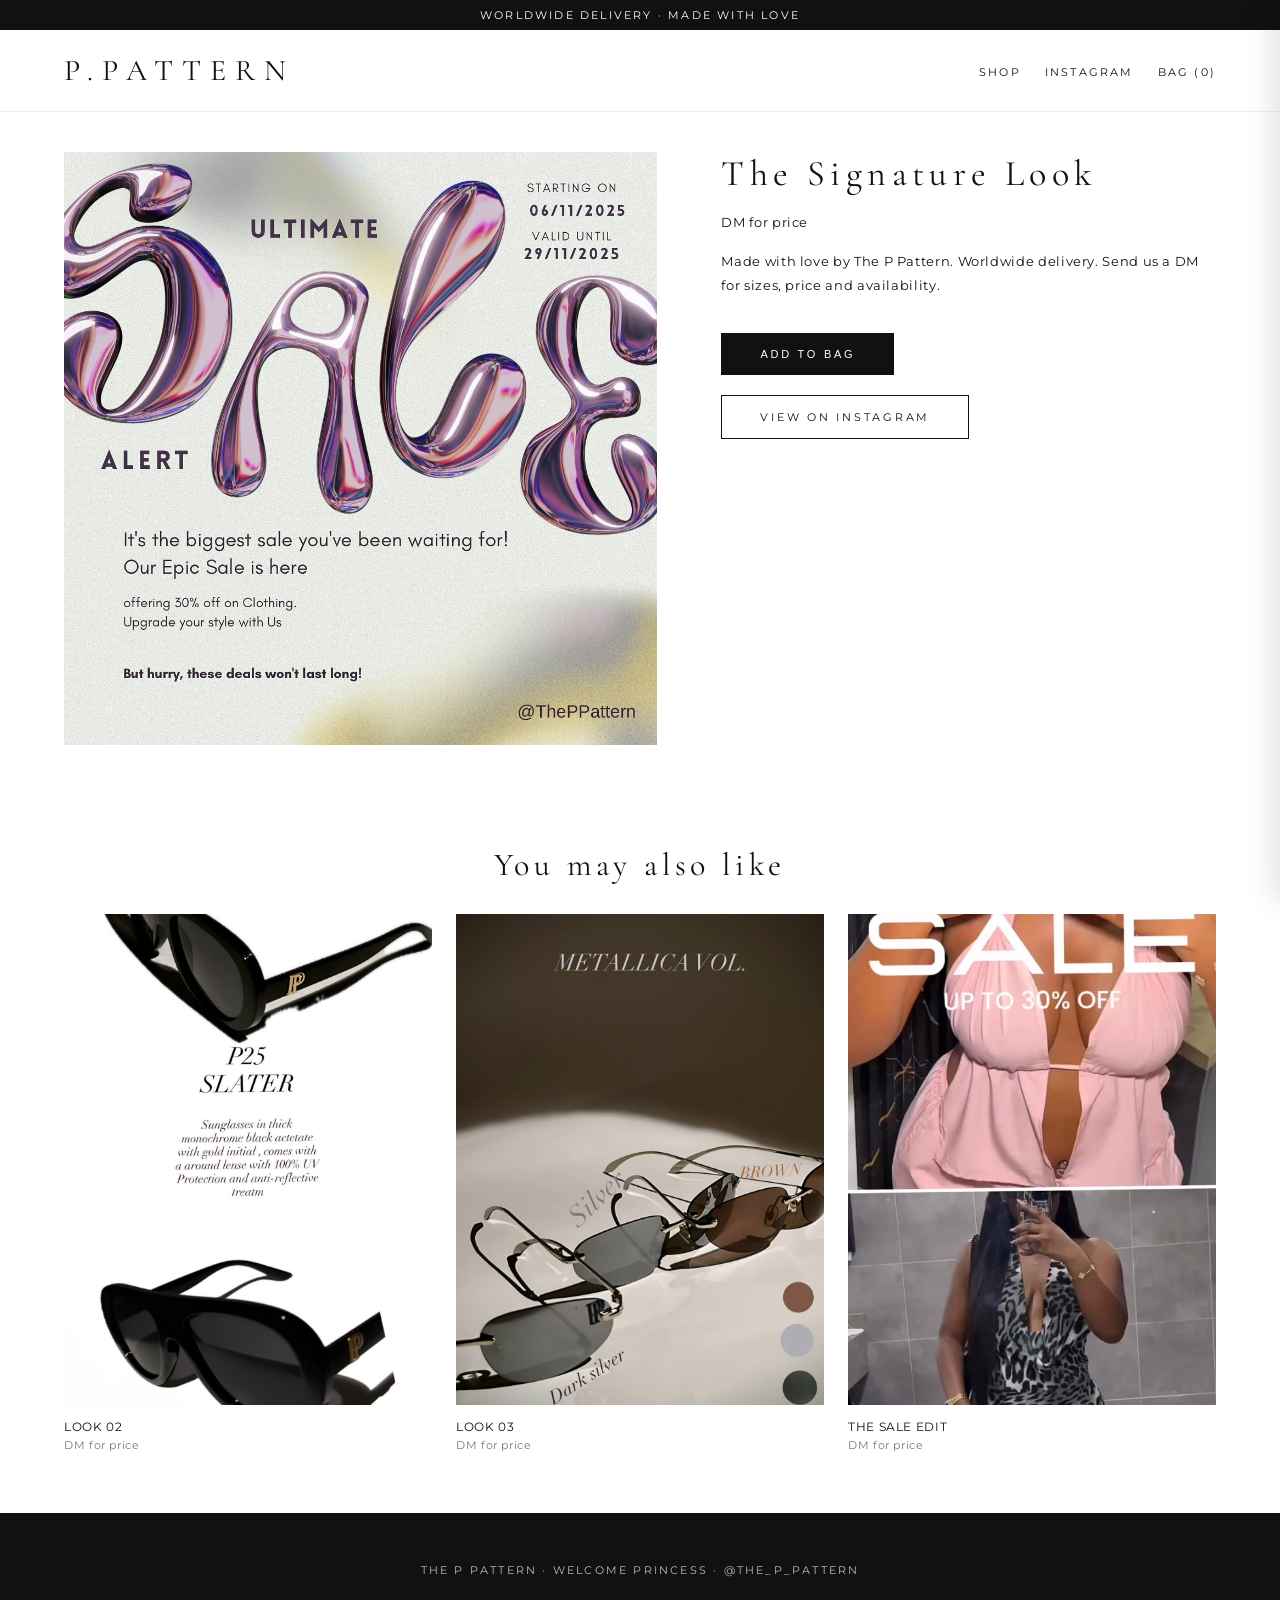
==== product.html @ 8e35169d "p.pattern site" ====
<!doctype html><html><head><meta charset=utf-8><meta name=viewport content="width=device-width,initial-scale=1"><title>P.PATTERN</title><link href="https://fonts.googleapis.com/css2?family=Cormorant+Garamond&family=Montserrat:wght@400;500&display=swap" rel=stylesheet><link rel=stylesheet href=style.css></head><body>
<div class=pdp id=d></div><h2>You may also like</h2><div class=grid id=g></div>
<script src=products.js></script><script src=app.js></script><script>head();const p=PRODUCTS.find(x=>x.id==new URLSearchParams(location.search).get('id'))||PRODUCTS[0];document.title=p.name+' | P.PATTERN';
d.innerHTML=`<img src="${p.img}"><div><h1>${p.name}</h1><p>DM for price</p><p>Made with love by The P Pattern. Worldwide delivery. Send us a DM for sizes, price and availability.</p><button class="btn dark" onclick="add('${p.id}')">Add to bag</button><br><a class=btn href="${p.ig}">View on Instagram</a></div>`;g.innerHTML=PRODUCTS.filter(x=>x!=p).slice(0,3).map(card).join('')</script></body></html>
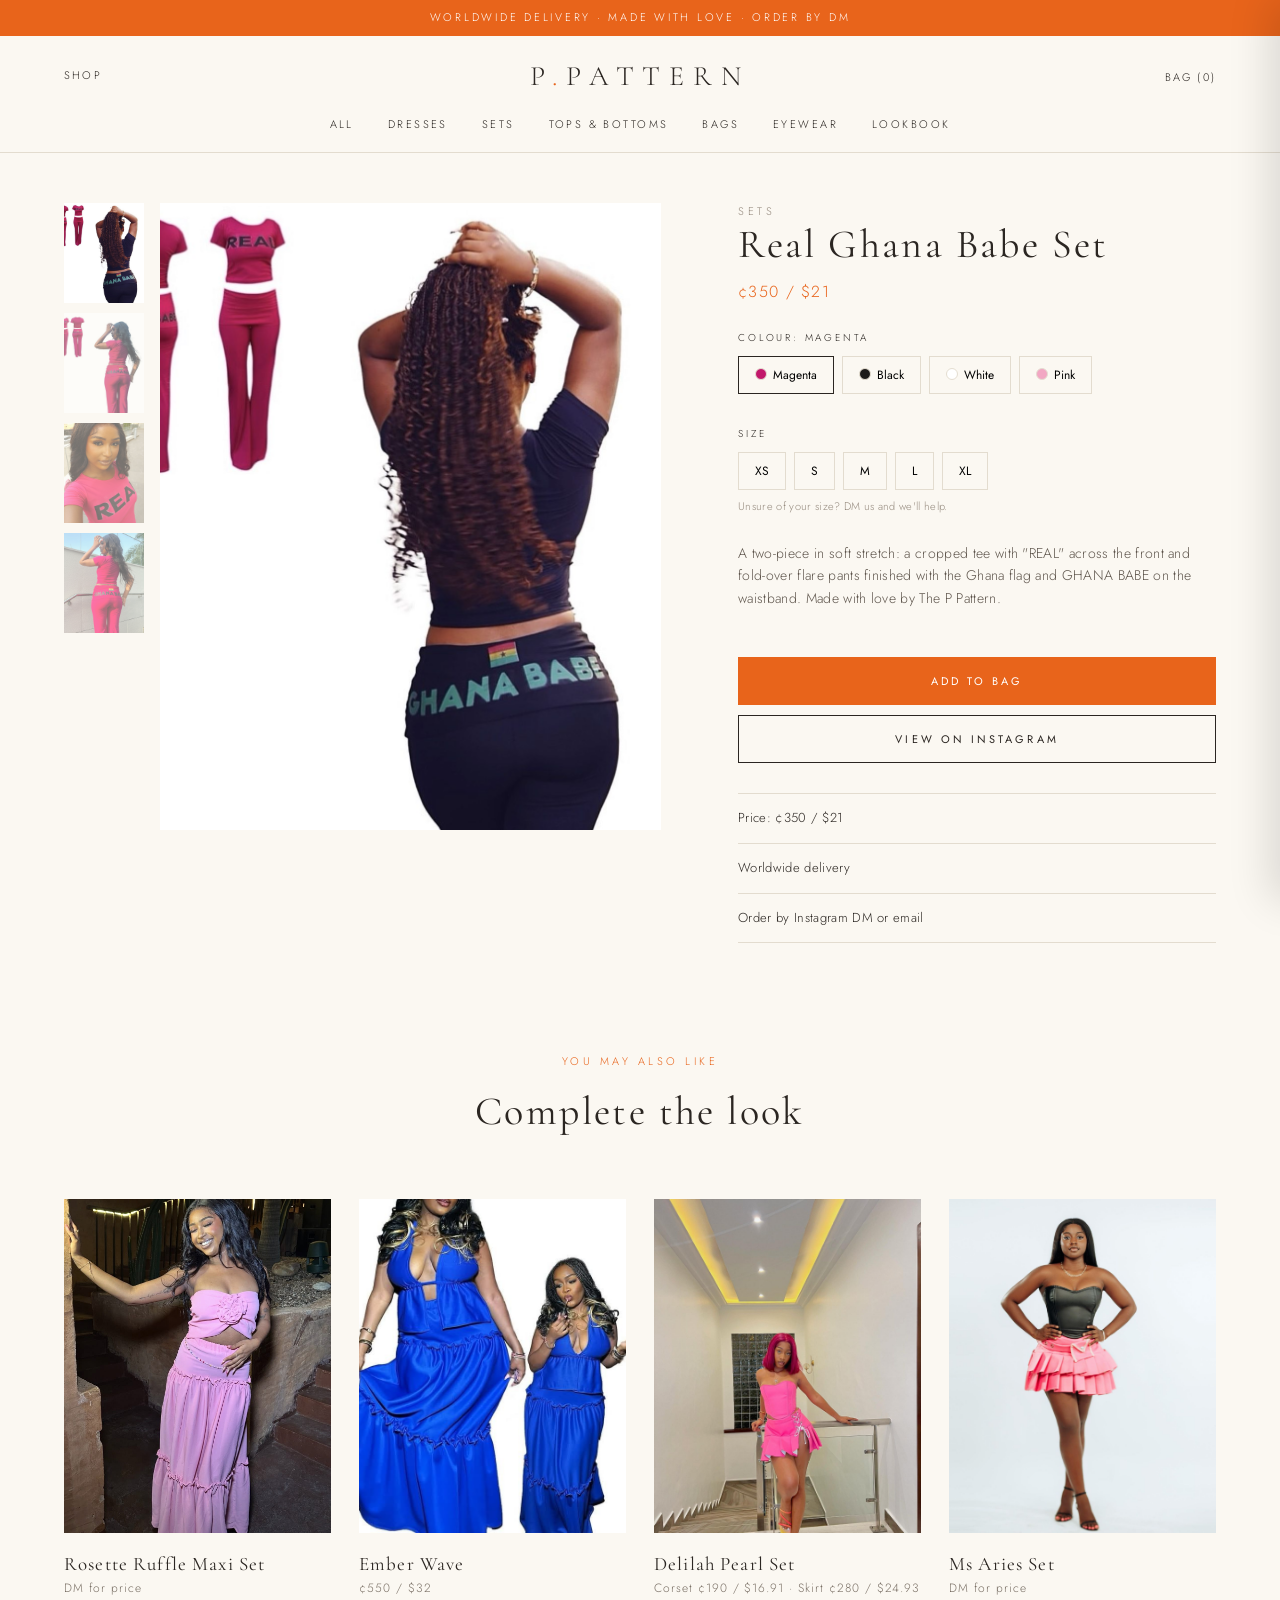
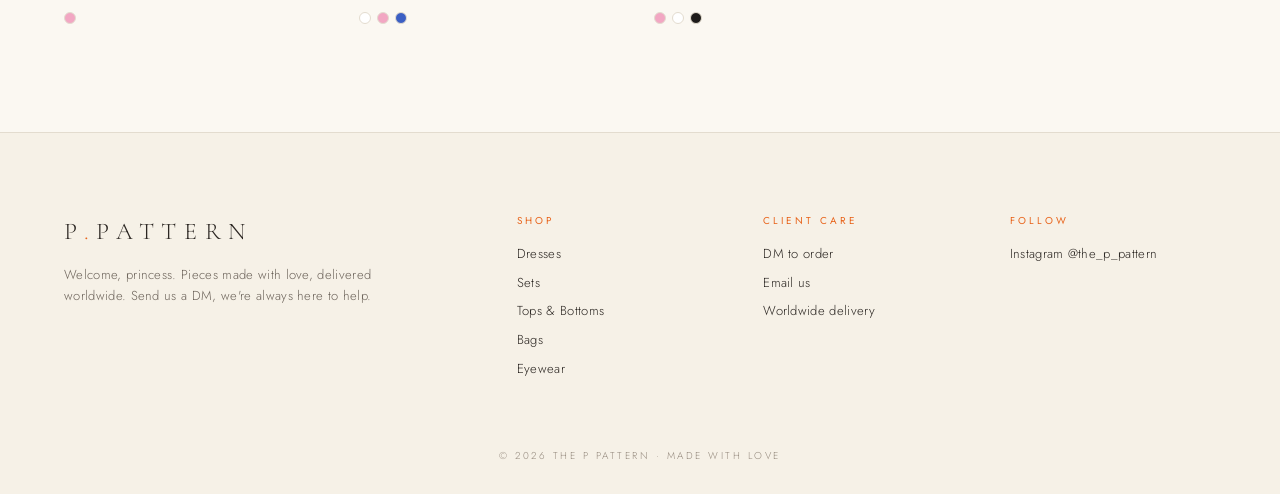
==== commit 89c1a2dc: "Birkin-inspired redesign, full catalog, eyewear" ====
--- a/product.html
+++ b/product.html
@@ -1,4 +1,18 @@
-<!doctype html><html><head><meta charset=utf-8><meta name=viewport content="width=device-width,initial-scale=1"><title>P.PATTERN</title><link href="https://fonts.googleapis.com/css2?family=Cormorant+Garamond&family=Montserrat:wght@400;500&display=swap" rel=stylesheet><link rel=stylesheet href=style.css></head><body>
-<div class=pdp id=d></div><h2>You may also like</h2><div class=grid id=g></div>
-<script src=products.js></script><script src=app.js></script><script>head();const p=PRODUCTS.find(x=>x.id==new URLSearchParams(location.search).get('id'))||PRODUCTS[0];document.title=p.name+' | P.PATTERN';
-d.innerHTML=`<img src="${p.img}"><div><h1>${p.name}</h1><p>DM for price</p><p>Made with love by The P Pattern. Worldwide delivery. Send us a DM for sizes, price and availability.</p><button class="btn dark" onclick="add('${p.id}')">Add to bag</button><br><a class=btn href="${p.ig}">View on Instagram</a></div>`;g.innerHTML=PRODUCTS.filter(x=>x!=p).slice(0,3).map(card).join('')</script></body></html>
+<!doctype html><html lang=en><head><meta charset=utf-8><meta name=viewport content="width=device-width,initial-scale=1"><link rel=icon href=favicon.png><meta name=theme-color content="#f6f1e7"><meta property=og:site_name content="P.PATTERN"><meta property=og:image content="https://p-pattern.onrender.com/p/og.jpg"><meta name=twitter:card content=summary_large_image><link rel=preconnect href=https://fonts.gstatic.com><link href="https://fonts.googleapis.com/css2?family=Cormorant+Garamond:ital,wght@0,400;0,500;1,400&family=Jost:wght@300;400&display=swap" rel=stylesheet><link rel=stylesheet href=style.css><title>P.PATTERN</title><meta name=description content="The P Pattern: womenswear, bags and eyewear, made with love. Worldwide delivery. Order by DM."><meta property=og:title content="P.PATTERN"></head><body>
+<div class=pdp id=d></div><section class=sec style="padding-top:20px"><span class=eyebrow>You may also like</span><h2>Complete the look</h2><div class=grid id=g></div></section>
+<script src=catalog.js></script><script src=app.js></script><script>shell('pdp');
+const p=PRODUCTS.find(x=>x.id==new URLSearchParams(location.search).get('id'))||PRODUCTS[0];document.title=p.name+' | P.PATTERN';
+let st={color:p.colors[0]?p.colors[0][0]:'',size:'',img:0};
+d.innerHTML=`<div class=gal><div class=th>${p.imgs.map((s,i)=>`<img src="${s}" data-i=${i} alt="">`).join('')}</div><div class=zoom id=z><img id=main src="${p.imgs[0]}" alt="${p.name}"></div></div>
+<div class=info><div class=eyebrow style="color:#958a7e">${p.cat}</div><h1>${p.name}</h1><div class=pr>${price(p)}</div>
+${p.colors.length?`<div class=lbl>Colour: <span id=cl>${st.color}</span></div><div>${p.colors.map((c,i)=>`<button class="opt col ${i?'':'on'}" data-c="${c[0]}" data-i=${c[1]}><span class=dot style="background:${sw(c[0])};vertical-align:-1px"></span>${c[0]}</button>`).join('')}</div>`:''}
+${p.sizes.length?`<div class=lbl>Size</div><div>${p.sizes.map(s=>`<button class="opt sz" data-s=${s}>${s}</button>`).join('')}</div><div style="font-size:11px;color:#958a7e">Unsure of your size? DM us and we'll help.</div>`:''}
+<p class=d>${p.desc}</p><button class="btn o" id=addb>Add to bag</button><a class=btn style="width:100%;text-align:center;margin-top:10px" href="${p.ig}" target=_blank>View on Instagram</a>
+<div class=det><div>Price: ${price(p)}${p.price?'':', confirmed by DM'}</div><div>Worldwide delivery</div><div>Order by Instagram DM or email</div></div></div>`;
+const sel=i=>{st.img=i;main.src=p.imgs[i];document.querySelectorAll('.th img').forEach(t=>t.classList.toggle('on',t.dataset.i==i))};sel(0);
+document.querySelectorAll('.th img').forEach(t=>t.onclick=()=>sel(+t.dataset.i));
+document.querySelectorAll('.col').forEach(b=>b.onclick=()=>{document.querySelectorAll('.col').forEach(x=>x.classList.remove('on'));b.classList.add('on');st.color=b.dataset.c;cl.textContent=st.color;if(+b.dataset.i<p.imgs.length)sel(+b.dataset.i)});
+document.querySelectorAll('.sz').forEach(b=>b.onclick=()=>{document.querySelectorAll('.sz').forEach(x=>x.classList.remove('on'));b.classList.add('on');st.size=b.dataset.s});
+z.onmousemove=e=>{const r=z.getBoundingClientRect();main.style.transformOrigin=`${(e.clientX-r.left)/r.width*100}% ${(e.clientY-r.top)/r.height*100}%`;main.style.transform='scale(2)'};z.onmouseleave=()=>main.style.transform='';
+addb.onclick=()=>{if(p.sizes.length&&!st.size){addb.textContent='Please choose a size';setTimeout(()=>addb.textContent='Add to bag',1500);return}add({id:p.id,color:st.color,size:st.size,img:st.img})};
+g.innerHTML=PRODUCTS.filter(x=>x.cat==p.cat&&x!=p).concat(PRODUCTS.filter(x=>x.cat!=p.cat)).slice(0,4).map(card).join('');reveal()</script></body></html>
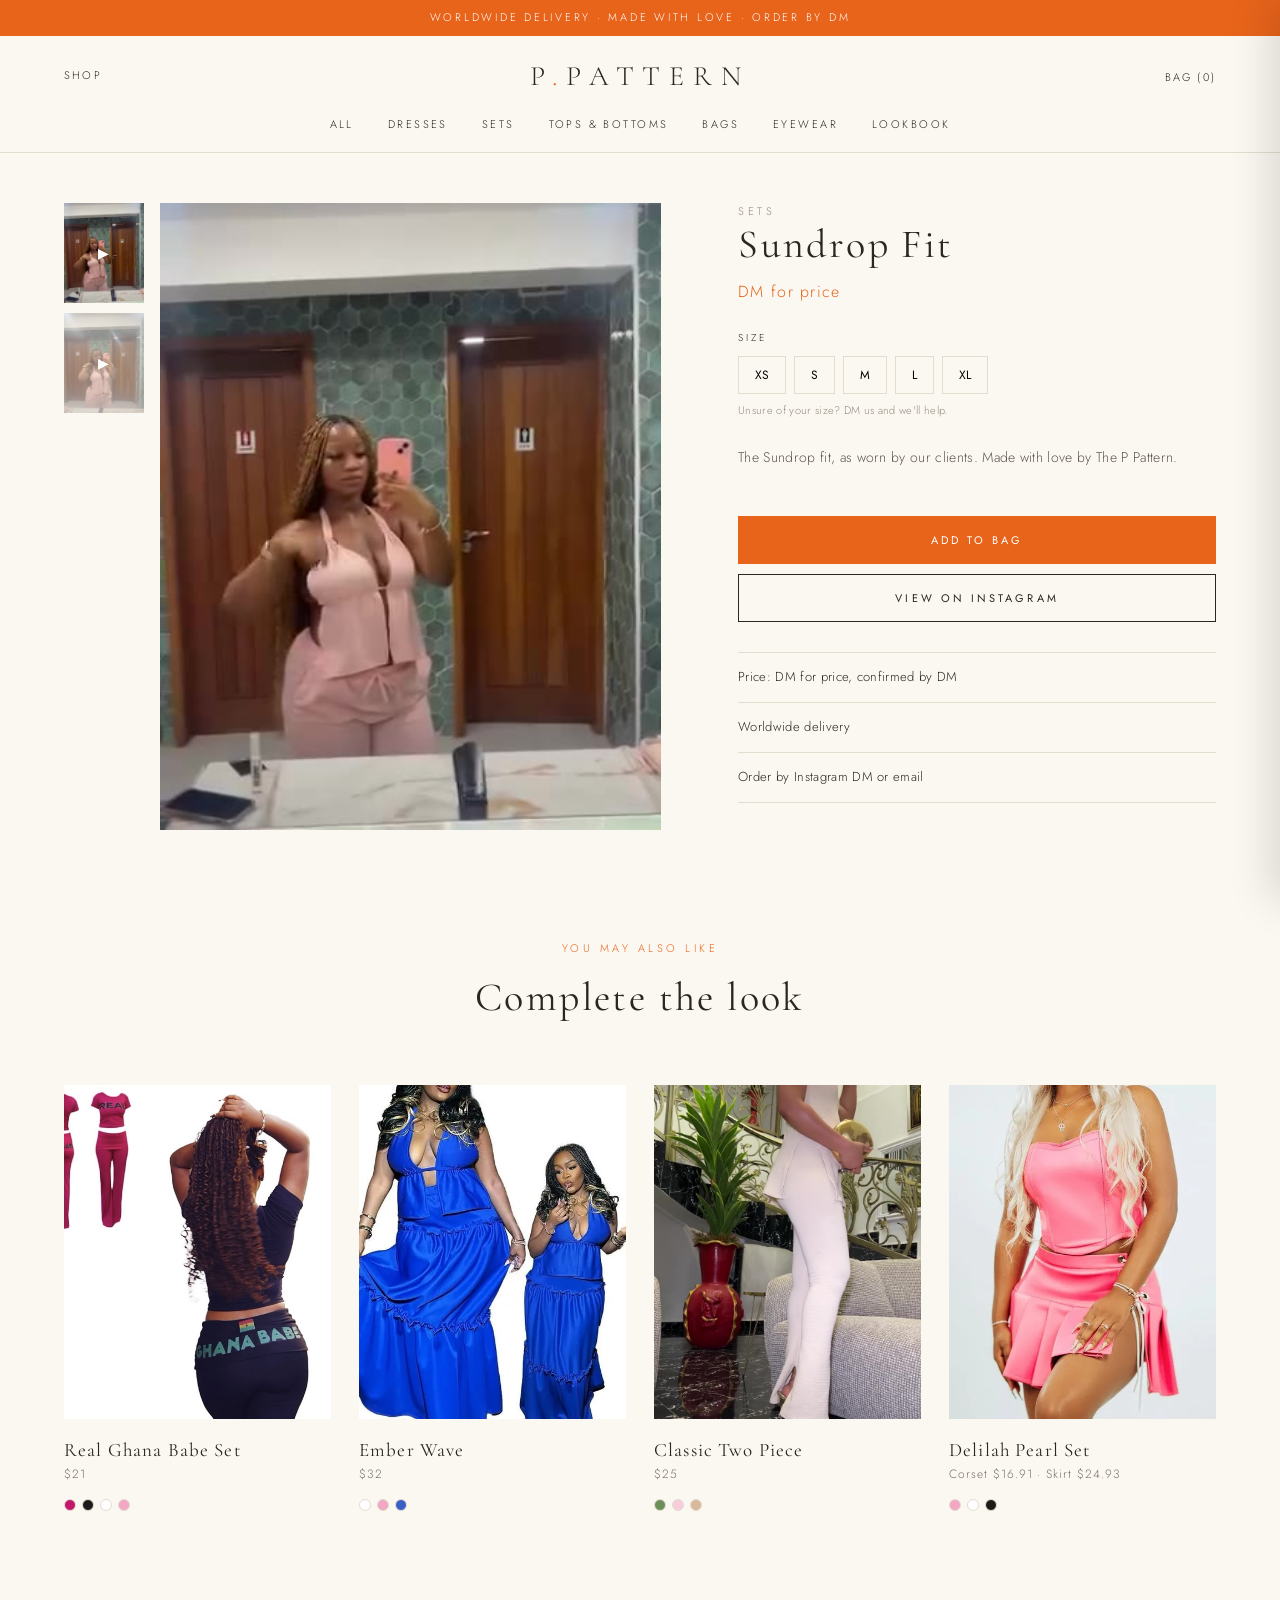
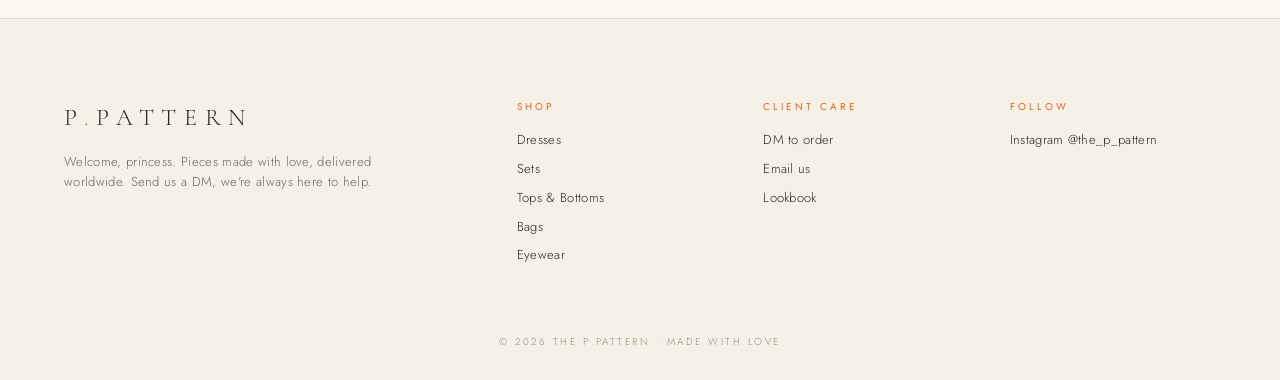
==== commit f9c2e2de: "Full Instagram catalog: product videos, campaign films, lookbook page, webp media" ====
--- a/product.html
+++ b/product.html
@@ -1,18 +1,3 @@
-<!doctype html><html lang=en><head><meta charset=utf-8><meta name=viewport content="width=device-width,initial-scale=1"><link rel=icon href=favicon.png><meta name=theme-color content="#f6f1e7"><meta property=og:site_name content="P.PATTERN"><meta property=og:image content="https://p-pattern.onrender.com/p/og.jpg"><meta name=twitter:card content=summary_large_image><link rel=preconnect href=https://fonts.gstatic.com><link href="https://fonts.googleapis.com/css2?family=Cormorant+Garamond:ital,wght@0,400;0,500;1,400&family=Jost:wght@300;400&display=swap" rel=stylesheet><link rel=stylesheet href=style.css><title>P.PATTERN</title><meta name=description content="The P Pattern: womenswear, bags and eyewear, made with love. Worldwide delivery. Order by DM."><meta property=og:title content="P.PATTERN"></head><body>
+<!doctype html><html lang=en><head><meta charset=utf-8><meta name=viewport content="width=device-width,initial-scale=1"><link rel=icon href=favicon.png><meta name=theme-color content="#f6f1e7"><meta property=og:site_name content="P.PATTERN"><meta property=og:image content="https://p-pattern.onrender.com/p/og.jpg"><meta name=twitter:card content=summary_large_image><link rel=preconnect href=https://fonts.gstatic.com><link href="https://fonts.googleapis.com/css2?family=Cormorant+Garamond:ital,wght@0,400;0,500;1,400&family=Jost:wght@300;400&display=swap" rel=stylesheet><link rel=stylesheet href=style.css><title>P.PATTERN</title><meta name=description content="The P Pattern: womenswear, bags and eyewear, made with love. Worldwide delivery."><meta property=og:title content="P.PATTERN"></head><body>
 <div class=pdp id=d></div><section class=sec style="padding-top:20px"><span class=eyebrow>You may also like</span><h2>Complete the look</h2><div class=grid id=g></div></section>
-<script src=catalog.js></script><script src=app.js></script><script>shell('pdp');
-const p=PRODUCTS.find(x=>x.id==new URLSearchParams(location.search).get('id'))||PRODUCTS[0];document.title=p.name+' | P.PATTERN';
-let st={color:p.colors[0]?p.colors[0][0]:'',size:'',img:0};
-d.innerHTML=`<div class=gal><div class=th>${p.imgs.map((s,i)=>`<img src="${s}" data-i=${i} alt="">`).join('')}</div><div class=zoom id=z><img id=main src="${p.imgs[0]}" alt="${p.name}"></div></div>
-<div class=info><div class=eyebrow style="color:#958a7e">${p.cat}</div><h1>${p.name}</h1><div class=pr>${price(p)}</div>
-${p.colors.length?`<div class=lbl>Colour: <span id=cl>${st.color}</span></div><div>${p.colors.map((c,i)=>`<button class="opt col ${i?'':'on'}" data-c="${c[0]}" data-i=${c[1]}><span class=dot style="background:${sw(c[0])};vertical-align:-1px"></span>${c[0]}</button>`).join('')}</div>`:''}
-${p.sizes.length?`<div class=lbl>Size</div><div>${p.sizes.map(s=>`<button class="opt sz" data-s=${s}>${s}</button>`).join('')}</div><div style="font-size:11px;color:#958a7e">Unsure of your size? DM us and we'll help.</div>`:''}
-<p class=d>${p.desc}</p><button class="btn o" id=addb>Add to bag</button><a class=btn style="width:100%;text-align:center;margin-top:10px" href="${p.ig}" target=_blank>View on Instagram</a>
-<div class=det><div>Price: ${price(p)}${p.price?'':', confirmed by DM'}</div><div>Worldwide delivery</div><div>Order by Instagram DM or email</div></div></div>`;
-const sel=i=>{st.img=i;main.src=p.imgs[i];document.querySelectorAll('.th img').forEach(t=>t.classList.toggle('on',t.dataset.i==i))};sel(0);
-document.querySelectorAll('.th img').forEach(t=>t.onclick=()=>sel(+t.dataset.i));
-document.querySelectorAll('.col').forEach(b=>b.onclick=()=>{document.querySelectorAll('.col').forEach(x=>x.classList.remove('on'));b.classList.add('on');st.color=b.dataset.c;cl.textContent=st.color;if(+b.dataset.i<p.imgs.length)sel(+b.dataset.i)});
-document.querySelectorAll('.sz').forEach(b=>b.onclick=()=>{document.querySelectorAll('.sz').forEach(x=>x.classList.remove('on'));b.classList.add('on');st.size=b.dataset.s});
-z.onmousemove=e=>{const r=z.getBoundingClientRect();main.style.transformOrigin=`${(e.clientX-r.left)/r.width*100}% ${(e.clientY-r.top)/r.height*100}%`;main.style.transform='scale(2)'};z.onmouseleave=()=>main.style.transform='';
-addb.onclick=()=>{if(p.sizes.length&&!st.size){addb.textContent='Please choose a size';setTimeout(()=>addb.textContent='Add to bag',1500);return}add({id:p.id,color:st.color,size:st.size,img:st.img})};
-g.innerHTML=PRODUCTS.filter(x=>x.cat==p.cat&&x!=p).concat(PRODUCTS.filter(x=>x.cat!=p.cat)).slice(0,4).map(card).join('');reveal()</script></body></html>
+<script src=catalog.js></script><script src=app.js></script><script src=pdp.js></script></body></html>
